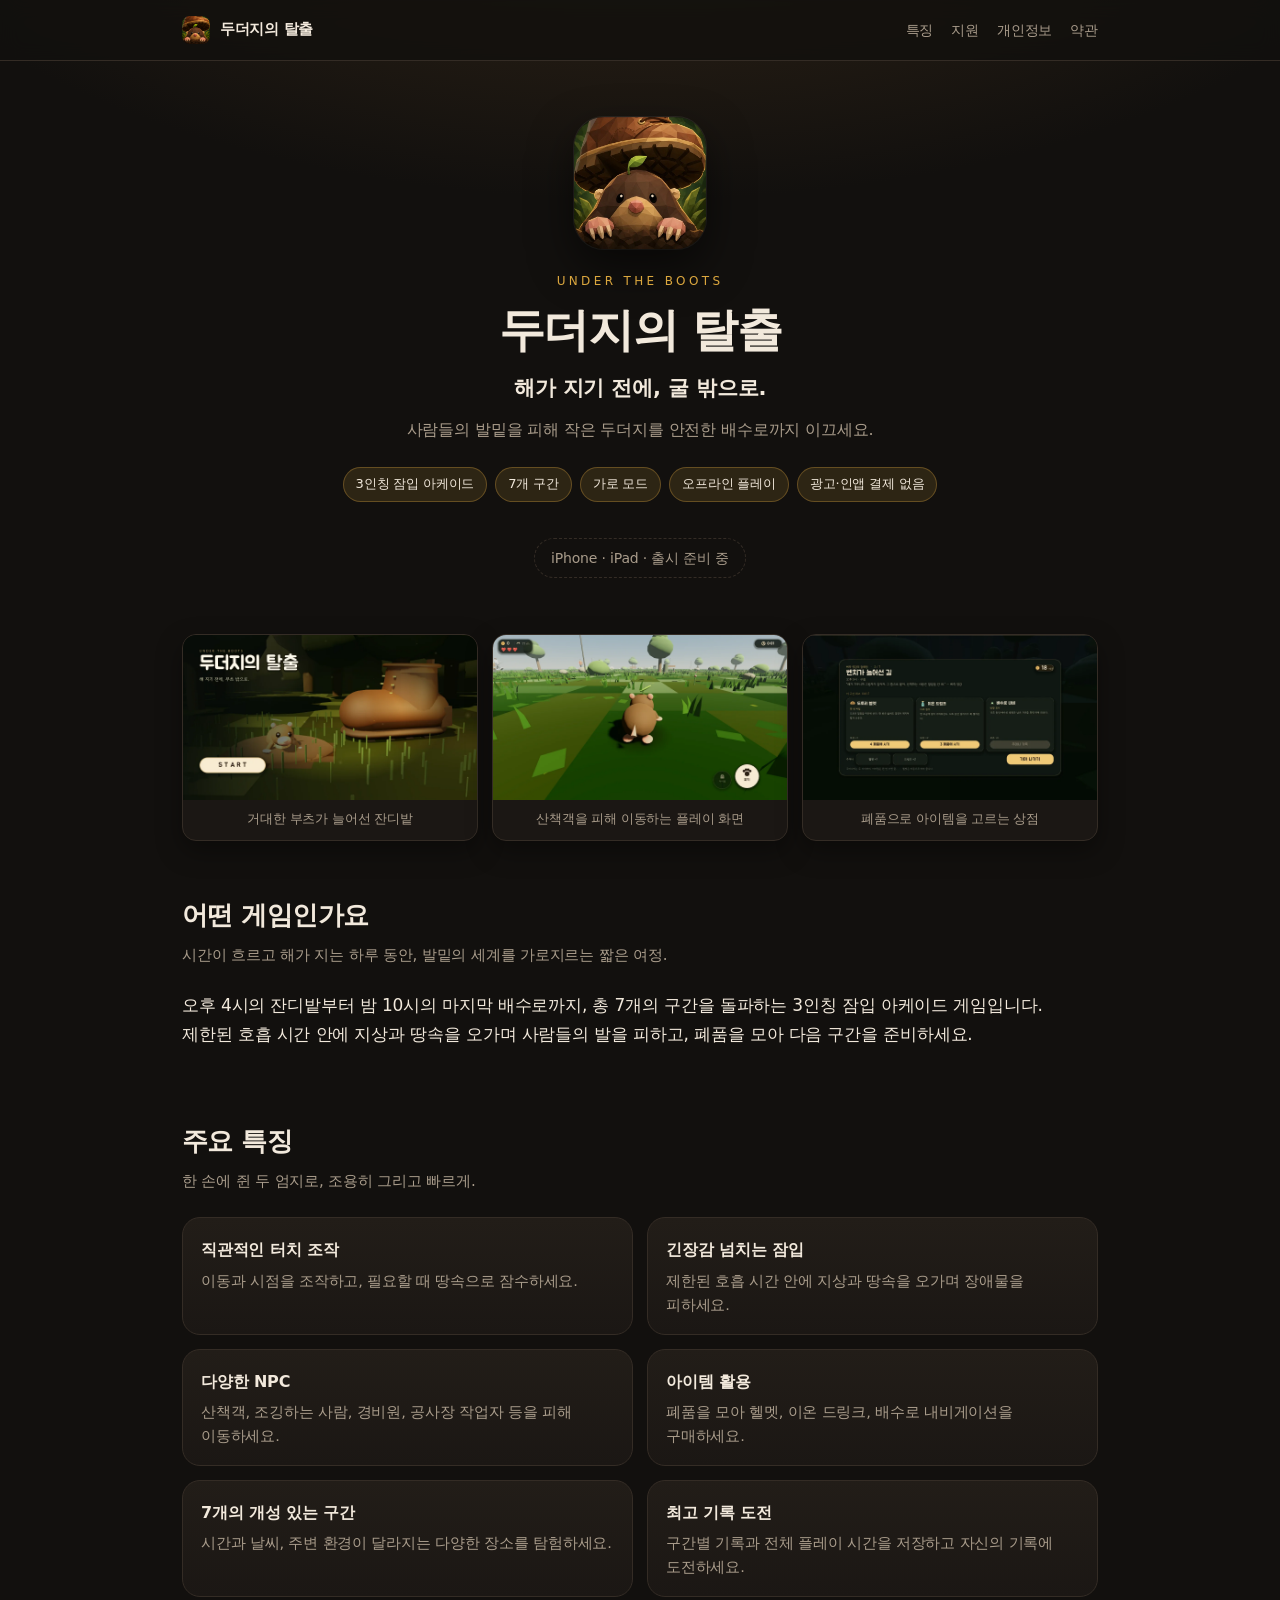
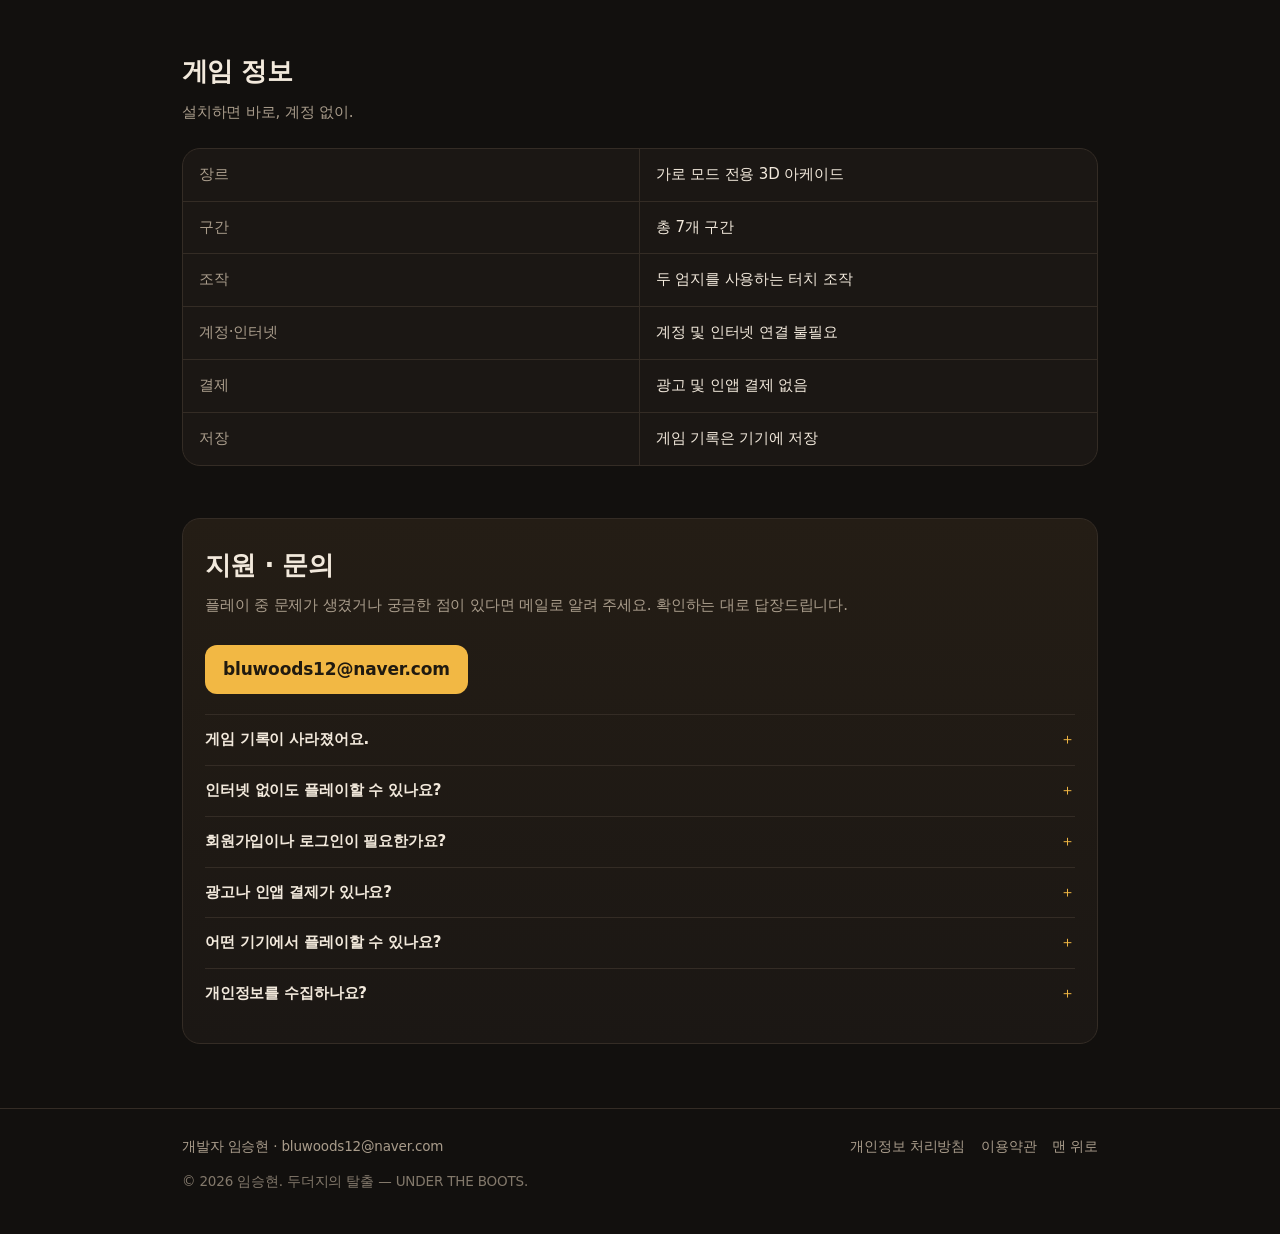
==== index.html @ b2387b73 "Add official website for 두더지의 탈출 — UNDER THE BOOTS - index.html: game intro, features, game info, su" ====
<!DOCTYPE html>
<html lang="ko">
<head>
<meta charset="utf-8">
<meta name="viewport" content="width=device-width, initial-scale=1">
<title>두더지의 탈출 — UNDER THE BOOTS</title>
<meta name="description" content="해가 지기 전에, 굴 밖으로. 오후 4시의 잔디밭부터 밤 10시의 마지막 배수로까지, 총 7개 구간을 돌파하는 3인칭 잠입 아케이드 게임. 두더지의 탈출 — UNDER THE BOOTS.">
<meta name="theme-color" content="#12100e">
<meta property="og:type" content="website">
<meta property="og:title" content="두더지의 탈출 — UNDER THE BOOTS">
<meta property="og:description" content="해가 지기 전에, 굴 밖으로. 총 7개 구간을 돌파하는 3인칭 잠입 아케이드 게임.">
<meta property="og:image" content="assets/icon-512.png">
<link rel="icon" href="assets/icon-32.png" sizes="32x32" type="image/png">
<link rel="apple-touch-icon" href="assets/icon-180.png">
<link rel="stylesheet" href="assets/style.css">
</head>
<body>

<header class="site-header">
  <div class="wrap">
    <a class="brand" href="index.html">
      <img src="assets/icon-180.png" alt="" width="28" height="28">
      두더지의 탈출
    </a>
    <nav class="header-nav">
      <a href="#features">특징</a>
      <a href="#support">지원</a>
      <a href="privacy.html">개인정보</a>
      <a href="terms.html">약관</a>
    </nav>
  </div>
</header>

<main>
  <div class="wrap">

    <section class="hero" id="top">
      <picture>
        <source srcset="assets/icon-512.webp" type="image/webp">
        <img class="app-icon" src="assets/icon-512.png" alt="두더지의 탈출 앱 아이콘" width="512" height="512">
      </picture>
      <p class="eyebrow">Under the Boots</p>
      <h1>두더지의 탈출</h1>
      <p class="tagline">해가 지기 전에, 굴 밖으로.</p>
      <p class="lead">사람들의 발밑을 피해 작은 두더지를 안전한 배수로까지 이끄세요.</p>
      <ul class="badges">
        <li>3인칭 잠입 아케이드</li>
        <li>7개 구간</li>
        <li>가로 모드</li>
        <li>오프라인 플레이</li>
        <li>광고·인앱 결제 없음</li>
      </ul>
      <p class="store-note">iPhone · iPad · 출시 준비 중</p>
    </section>

    <section class="gallery" aria-label="게임 화면">
      <div class="shots">
        <figure>
          <picture>
            <source srcset="assets/shot-title.webp" type="image/webp">
            <img src="assets/shot-title.jpg" alt="두더지의 탈출 타이틀 화면" width="1280" height="720" loading="lazy">
          </picture>
          <figcaption>거대한 부츠가 늘어선 잔디밭</figcaption>
        </figure>
        <figure>
          <picture>
            <source srcset="assets/shot-stage1.webp" type="image/webp">
            <img src="assets/shot-stage1.jpg" alt="1구간 플레이 화면" width="1280" height="720" loading="lazy">
          </picture>
          <figcaption>산책객을 피해 이동하는 플레이 화면</figcaption>
        </figure>
        <figure>
          <picture>
            <source srcset="assets/shot-shop.webp" type="image/webp">
            <img src="assets/shot-shop.jpg" alt="구간 시작 전 상점 화면" width="1280" height="720" loading="lazy">
          </picture>
          <figcaption>폐품으로 아이템을 고르는 상점</figcaption>
        </figure>
      </div>
    </section>

    <section class="block" id="about">
      <h2>어떤 게임인가요</h2>
      <p class="section-sub">시간이 흐르고 해가 지는 하루 동안, 발밑의 세계를 가로지르는 짧은 여정.</p>
      <p>오후 4시의 잔디밭부터 밤 10시의 마지막 배수로까지, 총 7개의 구간을 돌파하는 3인칭 잠입 아케이드 게임입니다. 제한된 호흡 시간 안에 지상과 땅속을 오가며 사람들의 발을 피하고, 폐품을 모아 다음 구간을 준비하세요.</p>
    </section>

    <section class="block" id="features">
      <h2>주요 특징</h2>
      <p class="section-sub">한 손에 쥔 두 엄지로, 조용히 그리고 빠르게.</p>
      <ul class="cards">
        <li class="card">
          <h3>직관적인 터치 조작</h3>
          <p>이동과 시점을 조작하고, 필요할 때 땅속으로 잠수하세요.</p>
        </li>
        <li class="card">
          <h3>긴장감 넘치는 잠입</h3>
          <p>제한된 호흡 시간 안에 지상과 땅속을 오가며 장애물을 피하세요.</p>
        </li>
        <li class="card">
          <h3>다양한 NPC</h3>
          <p>산책객, 조깅하는 사람, 경비원, 공사장 작업자 등을 피해 이동하세요.</p>
        </li>
        <li class="card">
          <h3>아이템 활용</h3>
          <p>폐품을 모아 헬멧, 이온 드링크, 배수로 내비게이션을 구매하세요.</p>
        </li>
        <li class="card">
          <h3>7개의 개성 있는 구간</h3>
          <p>시간과 날씨, 주변 환경이 달라지는 다양한 장소를 탐험하세요.</p>
        </li>
        <li class="card">
          <h3>최고 기록 도전</h3>
          <p>구간별 기록과 전체 플레이 시간을 저장하고 자신의 기록에 도전하세요.</p>
        </li>
      </ul>
    </section>

    <section class="block" id="info">
      <h2>게임 정보</h2>
      <p class="section-sub">설치하면 바로, 계정 없이.</p>
      <div class="specs">
        <div>장르</div><div>가로 모드 전용 3D 아케이드</div>
        <div>구간</div><div>총 7개 구간</div>
        <div>조작</div><div>두 엄지를 사용하는 터치 조작</div>
        <div>계정·인터넷</div><div>계정 및 인터넷 연결 불필요</div>
        <div>결제</div><div>광고 및 인앱 결제 없음</div>
        <div>저장</div><div>게임 기록은 기기에 저장</div>
      </div>
    </section>

    <section class="block" id="support">
      <div class="support">
        <h2>지원 · 문의</h2>
        <p class="section-sub">플레이 중 문제가 생겼거나 궁금한 점이 있다면 메일로 알려 주세요. 확인하는 대로 답장드립니다.</p>
        <a class="mail" href="mailto:bluwoods12@naver.com?subject=%EB%91%90%EB%8D%94%EC%A7%80%EC%9D%98%20%ED%83%88%EC%B6%9C%20%EB%AC%B8%EC%9D%98">bluwoods12@naver.com</a>

        <details>
          <summary>게임 기록이 사라졌어요.</summary>
          <p>기록은 기기 안에만 저장되며 서버로 전송되지 않습니다. 앱을 삭제하거나 기기를 바꾸면 기록은 함께 사라지고, 개발자가 복구해 드릴 수 없습니다.</p>
        </details>
        <details>
          <summary>인터넷 없이도 플레이할 수 있나요?</summary>
          <p>네. 앱은 인터넷에 연결하지 않으며 모든 기능이 오프라인으로 동작합니다.</p>
        </details>
        <details>
          <summary>회원가입이나 로그인이 필요한가요?</summary>
          <p>아니요. 계정이 없으며 설치하면 바로 플레이할 수 있습니다.</p>
        </details>
        <details>
          <summary>광고나 인앱 결제가 있나요?</summary>
          <p>없습니다. 앱은 무료이며, 광고와 인앱 결제를 넣지 않았습니다.</p>
        </details>
        <details>
          <summary>어떤 기기에서 플레이할 수 있나요?</summary>
          <p>iPhone과 iPad에서 가로 모드로 플레이합니다. 세로로 돌리면 가로 화면을 안내합니다.</p>
        </details>
        <details>
          <summary>개인정보를 수집하나요?</summary>
          <p>어떤 개인정보도 수집하지 않습니다. 자세한 내용은 <a href="privacy.html">개인정보 처리방침</a>을 참고해 주세요.</p>
        </details>
      </div>
    </section>

  </div>
</main>

<footer class="site-footer">
  <div class="wrap">
    <div class="row">
      <span>개발자 임승현 · <a href="mailto:bluwoods12@naver.com">bluwoods12@naver.com</a></span>
      <nav>
        <a href="privacy.html">개인정보 처리방침</a>
        <a href="terms.html">이용약관</a>
        <a href="#top">맨 위로</a>
      </nav>
    </div>
    <p class="copyright">© 2026 임승현. 두더지의 탈출 — UNDER THE BOOTS.</p>
  </div>
</footer>

</body>
</html>
---- assets/style.css ----
/* 두더지의 탈출 — UNDER THE BOOTS : 정적 사이트 스타일 */
:root {
  --bg: #12100e;
  --bg-soft: #1b1714;
  --panel: #221d18;
  --line: #342c25;
  --text: #f2e9dc;
  --muted: #a99c8b;
  --accent: #f2b844;
  --accent-soft: rgba(242, 184, 68, 0.12);
  --leaf: #93c46b;
  --radius: 18px;
  --maxw: 960px;
}

* { box-sizing: border-box; }

html { -webkit-text-size-adjust: 100%; scroll-behavior: smooth; }

body {
  margin: 0;
  background:
    radial-gradient(1200px 600px at 50% -220px, #3a2b1a 0%, rgba(58, 43, 26, 0) 70%),
    var(--bg);
  color: var(--text);
  font-family: "Pretendard", -apple-system, BlinkMacSystemFont, "Apple SD Gothic Neo",
    "Malgun Gothic", "맑은 고딕", "Noto Sans KR", system-ui, sans-serif;
  font-size: 17px;
  line-height: 1.72;
  letter-spacing: -0.01em;
  word-break: keep-all;
}

.wrap { width: 100%; max-width: var(--maxw); margin: 0 auto; padding: 0 22px; }

a { color: var(--accent); text-decoration: none; }
a:hover { text-decoration: underline; }

/* 상단 바 */
.site-header {
  border-bottom: 1px solid var(--line);
  background: rgba(18, 16, 14, 0.82);
  backdrop-filter: saturate(140%) blur(10px);
  position: sticky;
  top: 0;
  z-index: 10;
}
.site-header .wrap {
  display: flex;
  align-items: center;
  gap: 14px;
  min-height: 60px;
  padding-top: 8px;
  padding-bottom: 8px;
}
.brand {
  display: flex;
  align-items: center;
  gap: 10px;
  color: var(--text);
  font-weight: 700;
  font-size: 15px;
  letter-spacing: -0.02em;
}
.brand:hover { text-decoration: none; }
.brand img { width: 28px; height: 28px; border-radius: 8px; display: block; }
.header-nav { margin-left: auto; display: flex; gap: 18px; font-size: 14px; }
.header-nav a { color: var(--muted); }
.header-nav a:hover { color: var(--text); text-decoration: none; }

/* 히어로 */
.hero { padding: 56px 0 34px; text-align: center; }
.app-icon {
  width: 132px;
  height: 132px;
  border-radius: 30px;
  display: block;
  margin: 0 auto 22px;
  box-shadow: 0 18px 44px rgba(0, 0, 0, 0.55), 0 0 0 1px rgba(242, 233, 220, 0.08);
}
.eyebrow {
  font-size: 12px;
  letter-spacing: 0.28em;
  text-transform: uppercase;
  color: var(--accent);
  opacity: 0.9;
  margin: 0 0 10px;
}
h1 {
  font-size: clamp(30px, 6vw, 46px);
  line-height: 1.22;
  margin: 0 0 12px;
  letter-spacing: -0.03em;
}
.hero .tagline {
  font-size: clamp(17px, 3.4vw, 21px);
  color: var(--text);
  margin: 0 0 10px;
  font-weight: 600;
}
.hero .lead { color: var(--muted); margin: 0 auto 24px; max-width: 620px; font-size: 16px; }

.badges {
  display: flex;
  flex-wrap: wrap;
  gap: 8px;
  justify-content: center;
  margin: 0 0 22px;
  padding: 0;
  list-style: none;
}
.badges li {
  font-size: 13px;
  color: var(--text);
  background: var(--accent-soft);
  border: 1px solid rgba(242, 184, 68, 0.28);
  padding: 5px 12px;
  border-radius: 999px;
  white-space: nowrap;
}
.store-note {
  display: inline-block;
  font-size: 14px;
  color: var(--muted);
  border: 1px dashed var(--line);
  border-radius: 999px;
  padding: 7px 16px;
}

/* 스크린샷 */
.gallery { padding: 8px 0 8px; }
.shots {
  display: grid;
  grid-template-columns: repeat(3, 1fr);
  gap: 14px;
}
.shots figure {
  margin: 0;
  border-radius: 14px;
  overflow: hidden;
  border: 1px solid var(--line);
  background: var(--bg-soft);
  box-shadow: 0 10px 26px rgba(0, 0, 0, 0.35);
}
.shots img { display: block; width: 100%; height: auto; }
.shots figcaption { font-size: 12.5px; color: var(--muted); padding: 8px 10px 10px; text-align: center; }

/* 섹션 */
section.block { padding: 44px 0 8px; }
h2 {
  font-size: clamp(21px, 4vw, 26px);
  margin: 0 0 6px;
  letter-spacing: -0.02em;
}
.section-sub { color: var(--muted); margin: 0 0 22px; font-size: 15px; }

.cards {
  display: grid;
  grid-template-columns: repeat(2, minmax(0, 1fr));
  gap: 14px;
  padding: 0;
  margin: 0;
  list-style: none;
}
.card {
  background: linear-gradient(180deg, var(--panel) 0%, var(--bg-soft) 100%);
  border: 1px solid var(--line);
  border-radius: var(--radius);
  padding: 18px 18px 16px;
}
.card h3 {
  font-size: 16px;
  margin: 0 0 6px;
  color: var(--text);
}
.card p { margin: 0; color: var(--muted); font-size: 14.5px; line-height: 1.65; }

.specs {
  display: grid;
  grid-template-columns: repeat(2, minmax(0, 1fr));
  gap: 0;
  border: 1px solid var(--line);
  border-radius: var(--radius);
  overflow: hidden;
  background: var(--bg-soft);
  margin: 0;
}
.specs div {
  padding: 13px 16px;
  border-bottom: 1px solid var(--line);
  font-size: 15px;
}
.specs div:nth-child(odd) { border-right: 1px solid var(--line); color: var(--muted); }
.specs div:nth-last-child(-n + 2) { border-bottom: 0; }

/* 지원 */
.support {
  background: linear-gradient(180deg, #241d15 0%, var(--bg-soft) 100%);
  border: 1px solid var(--line);
  border-radius: var(--radius);
  padding: 24px 22px;
}
.support h2 { margin-top: 0; }
.mail {
  display: inline-block;
  font-weight: 700;
  font-size: 17px;
  background: var(--accent);
  color: #201a10;
  padding: 10px 18px;
  border-radius: 12px;
  margin: 4px 0 20px;
}
.mail:hover { text-decoration: none; filter: brightness(1.06); }
details {
  border-top: 1px solid var(--line);
  padding: 12px 0 12px;
}
details summary {
  cursor: pointer;
  font-weight: 600;
  font-size: 15px;
  list-style: none;
}
details summary::-webkit-details-marker { display: none; }
details summary::after { content: "＋"; float: right; color: var(--accent); font-weight: 400; }
details[open] summary::after { content: "－"; }
details p { margin: 8px 0 0; color: var(--muted); font-size: 14.5px; }

/* 문서 페이지 (개인정보 처리방침·이용약관) */
.doc { max-width: 760px; margin: 0 auto; padding: 40px 0 20px; }
.doc h1 { font-size: clamp(25px, 5vw, 33px); margin-bottom: 8px; }
.doc .meta { color: var(--muted); font-size: 14px; margin: 0 0 8px; }
.doc h2 {
  font-size: 19px;
  margin: 34px 0 8px;
  padding-top: 18px;
  border-top: 1px solid var(--line);
}
.doc p, .doc li { font-size: 15.5px; color: #e4d9c9; }
.doc ul { padding-left: 20px; }
.doc li { margin: 4px 0; }
.doc strong { color: var(--text); }
.doc code {
  font-family: ui-monospace, SFMono-Regular, Menlo, Consolas, monospace;
  font-size: 0.92em;
  background: var(--panel);
  border: 1px solid var(--line);
  border-radius: 6px;
  padding: 1px 6px;
  color: var(--accent);
}
.doc table {
  width: 100%;
  border-collapse: collapse;
  font-size: 14.5px;
  margin: 14px 0 8px;
  display: block;
  overflow-x: auto;
}
.doc th, .doc td {
  border: 1px solid var(--line);
  padding: 9px 12px;
  text-align: left;
  vertical-align: top;
  white-space: nowrap;
}
.doc th { background: var(--panel); color: var(--text); font-weight: 600; }
.doc td { color: var(--muted); }
.doc .callout {
  background: var(--accent-soft);
  border: 1px solid rgba(242, 184, 68, 0.25);
  border-radius: 14px;
  padding: 14px 16px;
  margin: 18px 0;
}
.doc .callout p { margin: 0; }
.back { display: inline-block; margin: 26px 0 0; font-size: 14.5px; }

/* 푸터 */
.site-footer {
  margin-top: 56px;
  border-top: 1px solid var(--line);
  padding: 26px 0 40px;
  color: var(--muted);
  font-size: 13.5px;
}
.site-footer .row {
  display: flex;
  flex-wrap: wrap;
  gap: 8px 18px;
  align-items: center;
  justify-content: space-between;
}
.site-footer nav { display: flex; gap: 16px; flex-wrap: wrap; }
.site-footer a { color: var(--muted); }
.site-footer a:hover { color: var(--text); }
.copyright { margin: 12px 0 0; opacity: 0.75; }

@media (max-width: 720px) {
  body { font-size: 16px; }
  .hero { padding-top: 38px; }
  .app-icon { width: 108px; height: 108px; border-radius: 25px; }
  .cards, .specs { grid-template-columns: 1fr; }
  .specs div:nth-child(odd) { border-right: 0; }
  .specs div:nth-last-child(2) { border-bottom: 1px solid var(--line); }
  .shots {
    display: flex;
    overflow-x: auto;
    scroll-snap-type: x mandatory;
    padding-bottom: 6px;
    -webkit-overflow-scrolling: touch;
  }
  .shots figure { flex: 0 0 86%; scroll-snap-align: center; }
  .header-nav { gap: 12px; font-size: 13px; }
  .doc { padding-top: 28px; }
}

@media (prefers-reduced-motion: reduce) {
  html { scroll-behavior: auto; }
}
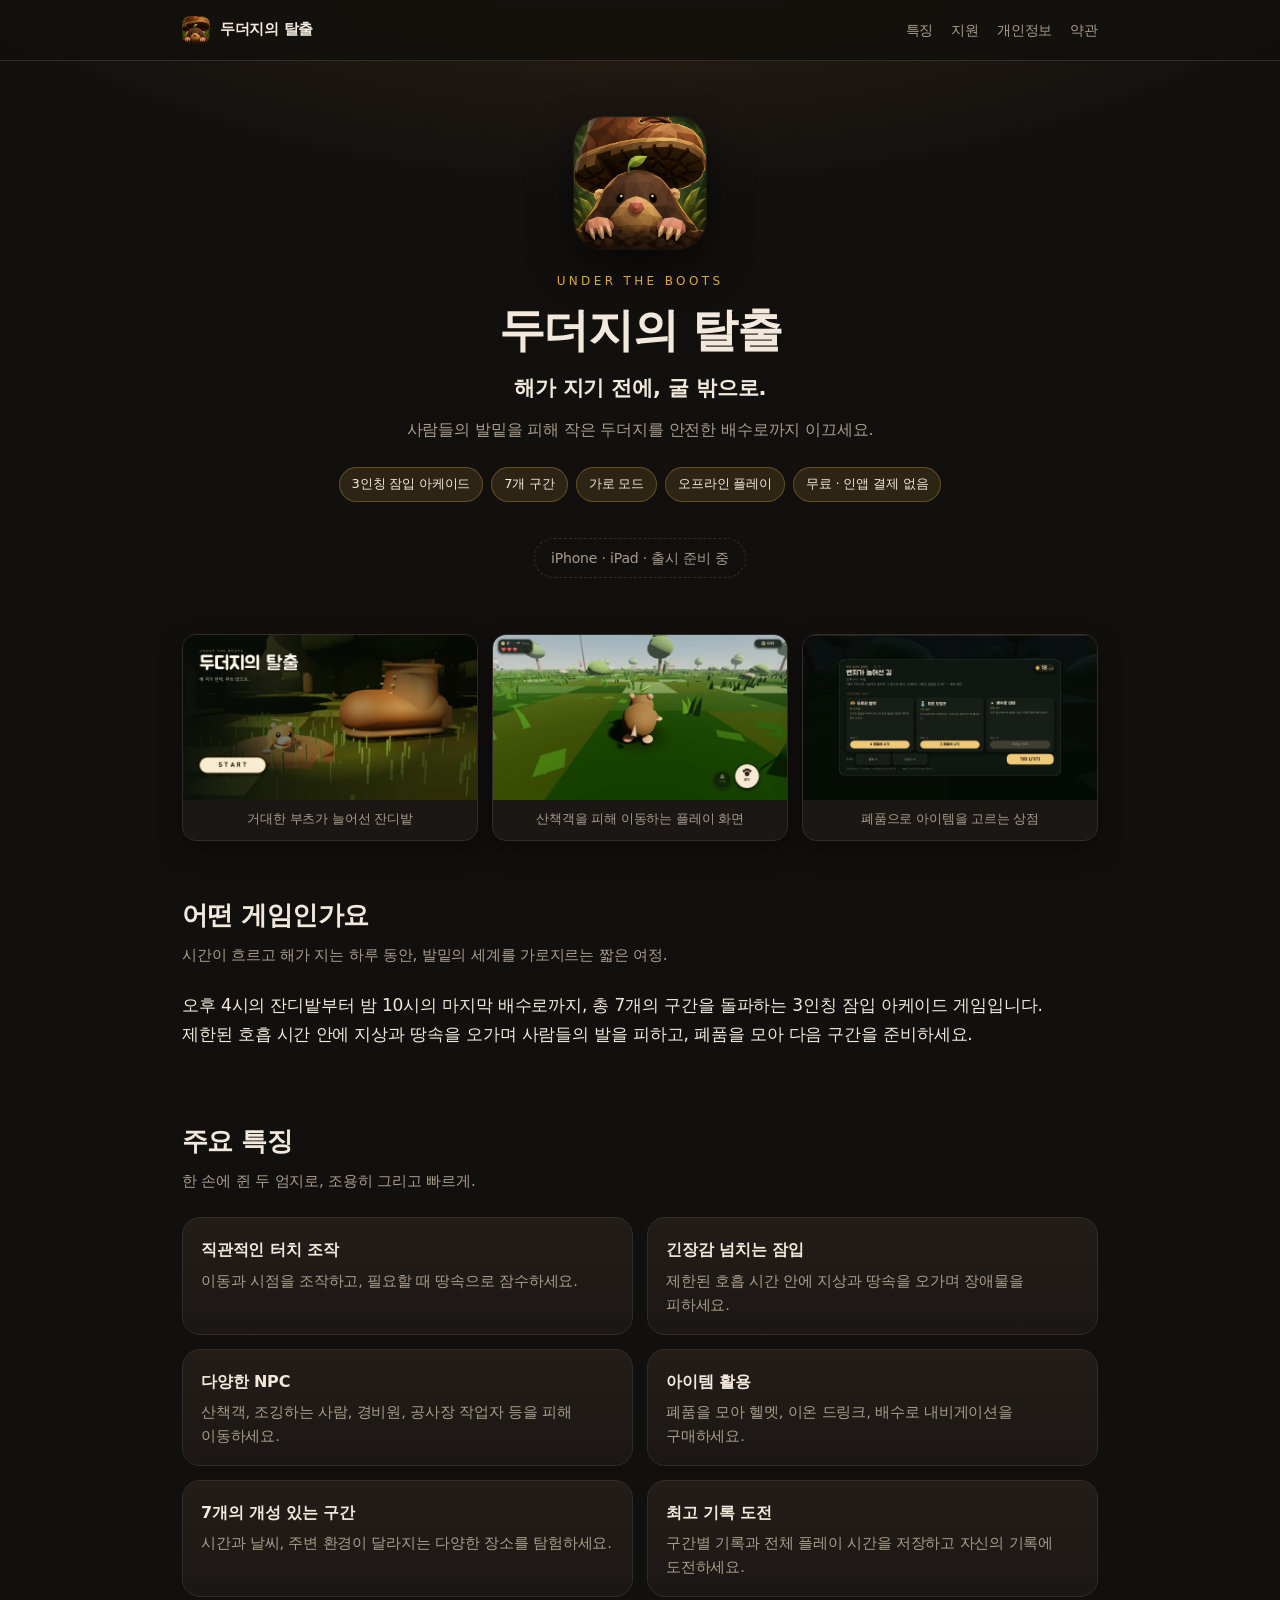
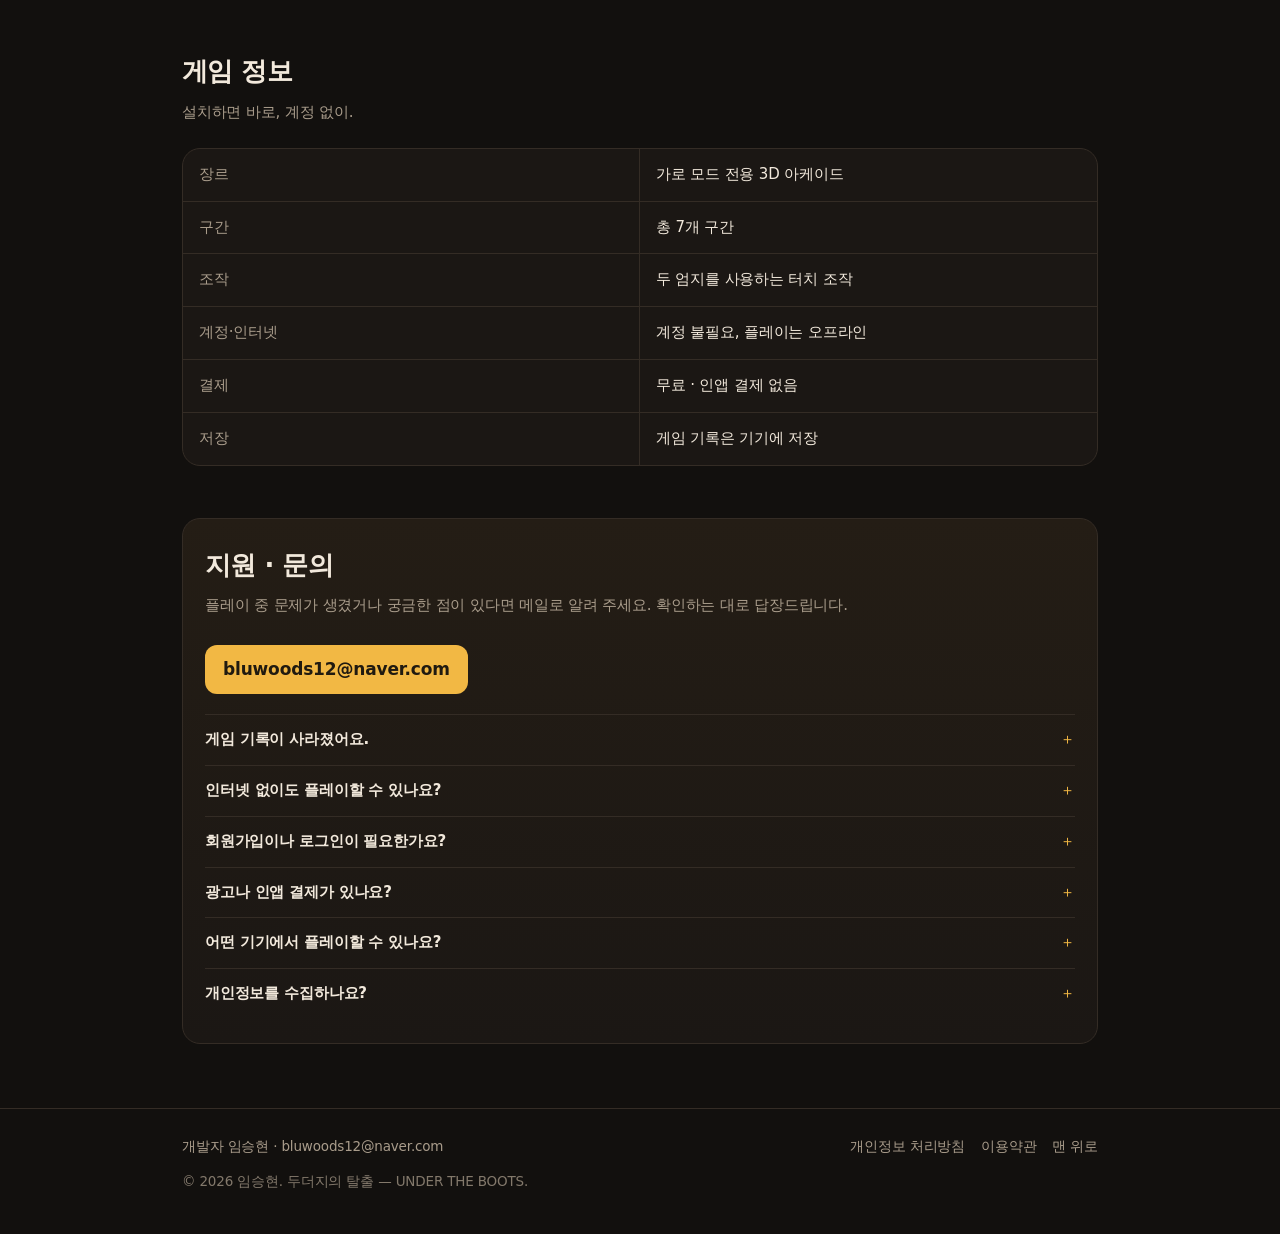
==== commit dabb12dd: "개인정보 처리방침·이용약관에 버전 2.0 AdMob 광고 반영" ====
--- a/index.html
+++ b/index.html
@@ -48,7 +48,7 @@
         <li>7개 구간</li>
         <li>가로 모드</li>
         <li>오프라인 플레이</li>
-        <li>광고·인앱 결제 없음</li>
+        <li>무료 · 인앱 결제 없음</li>
       </ul>
       <p class="store-note">iPhone · iPad · 출시 준비 중</p>
     </section>
@@ -123,8 +123,8 @@
         <div>장르</div><div>가로 모드 전용 3D 아케이드</div>
         <div>구간</div><div>총 7개 구간</div>
         <div>조작</div><div>두 엄지를 사용하는 터치 조작</div>
-        <div>계정·인터넷</div><div>계정 및 인터넷 연결 불필요</div>
-        <div>결제</div><div>광고 및 인앱 결제 없음</div>
+        <div>계정·인터넷</div><div>계정 불필요, 플레이는 오프라인</div>
+        <div>결제</div><div>무료 · 인앱 결제 없음</div>
         <div>저장</div><div>게임 기록은 기기에 저장</div>
       </div>
     </section>
@@ -141,7 +141,7 @@
         </details>
         <details>
           <summary>인터넷 없이도 플레이할 수 있나요?</summary>
-          <p>네. 앱은 인터넷에 연결하지 않으며 모든 기능이 오프라인으로 동작합니다.</p>
+          <p>네. 게임 플레이는 오프라인으로 동작합니다. 버전 1.0은 인터넷을 전혀 쓰지 않고, 버전 2.0 이후에는 광고를 불러올 때만 연결합니다.</p>
         </details>
         <details>
           <summary>회원가입이나 로그인이 필요한가요?</summary>
@@ -149,7 +149,7 @@
         </details>
         <details>
           <summary>광고나 인앱 결제가 있나요?</summary>
-          <p>없습니다. 앱은 무료이며, 광고와 인앱 결제를 넣지 않았습니다.</p>
+          <p>앱은 무료이고 인앱 결제가 없습니다. 버전 1.0에는 광고가 없으며, 버전 2.0 이후에는 무료로 제공하기 위해 보상형 광고와 가끔 표시되는 전면 광고가 들어갑니다.</p>
         </details>
         <details>
           <summary>어떤 기기에서 플레이할 수 있나요?</summary>
@@ -157,7 +157,7 @@
         </details>
         <details>
           <summary>개인정보를 수집하나요?</summary>
-          <p>어떤 개인정보도 수집하지 않습니다. 자세한 내용은 <a href="privacy.html">개인정보 처리방침</a>을 참고해 주세요.</p>
+          <p>개발자는 어떤 개인정보도 수집하지 않습니다. 버전 2.0 이후에는 광고 게재를 위해 Google AdMob SDK가 기기 정보를 처리할 수 있으며, 자세한 내용은 <a href="privacy.html">개인정보 처리방침</a>에 적어 두었습니다.</p>
         </details>
       </div>
     </section>
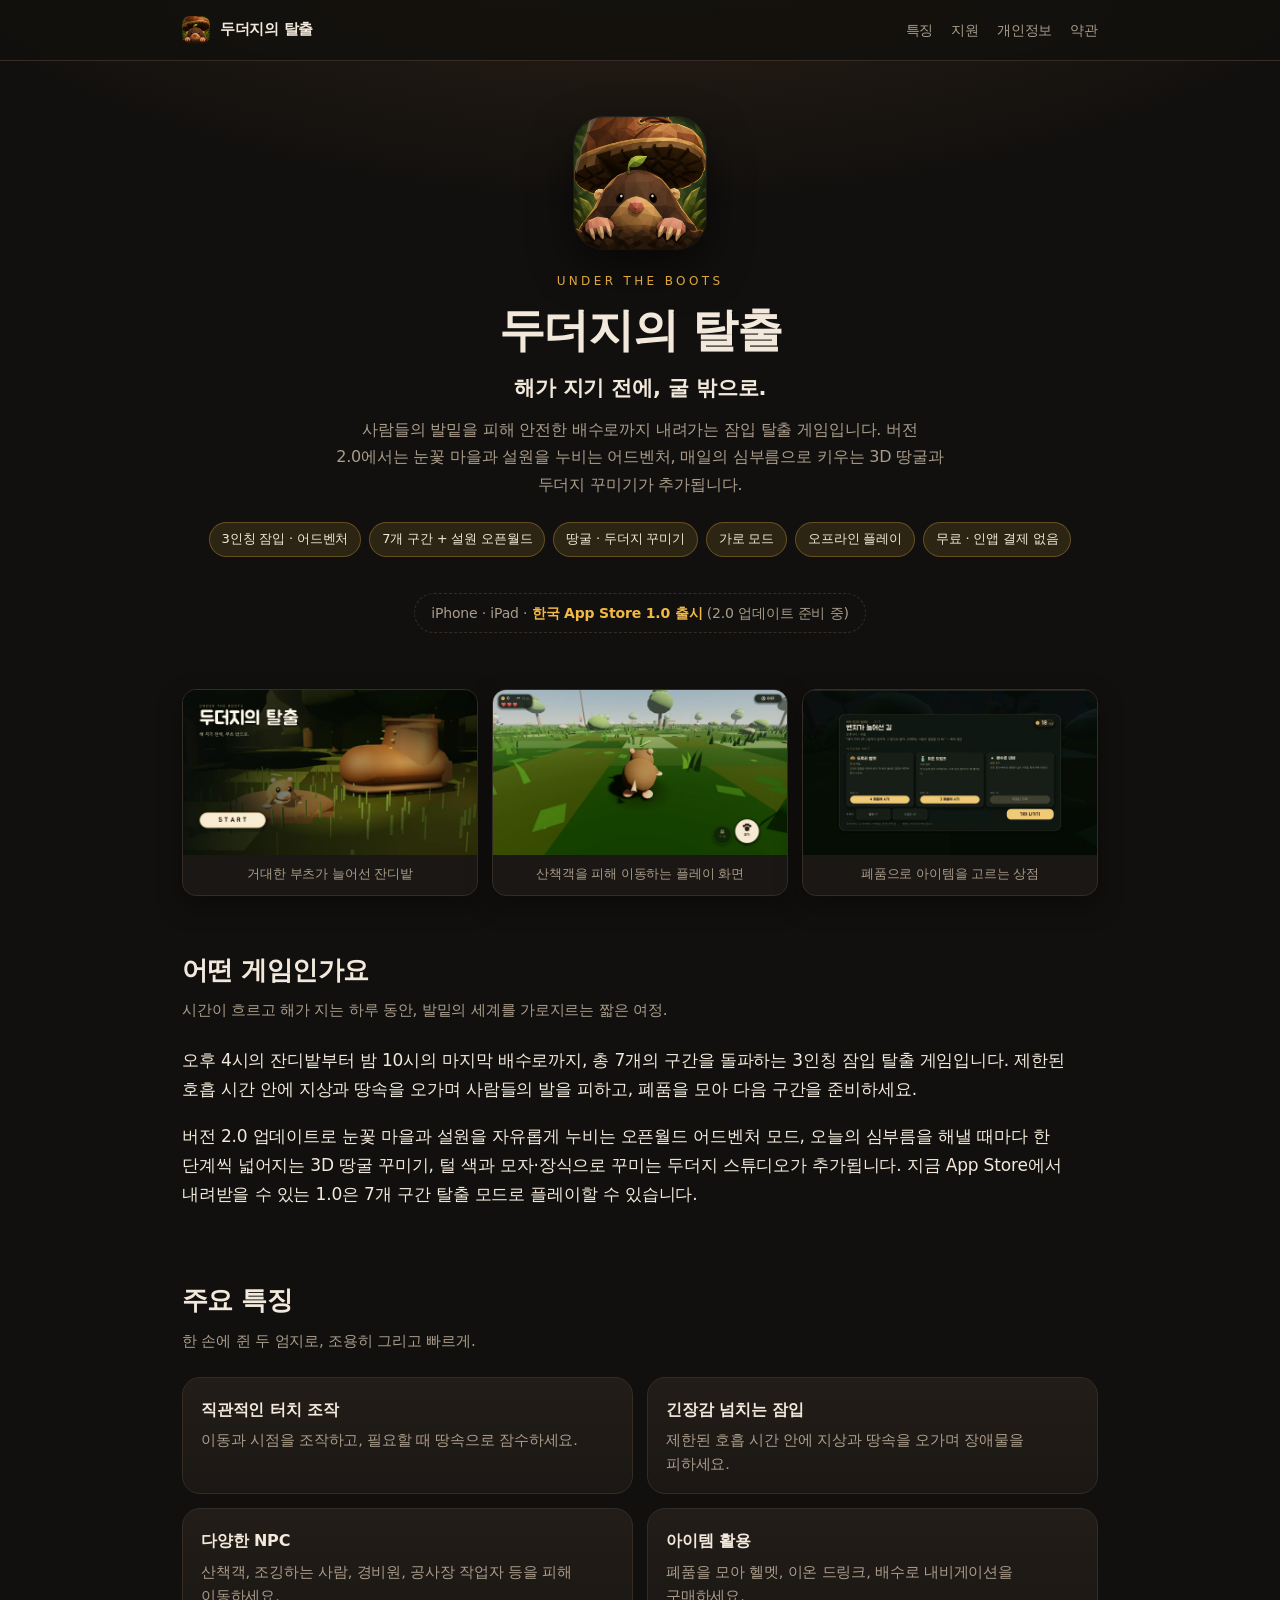
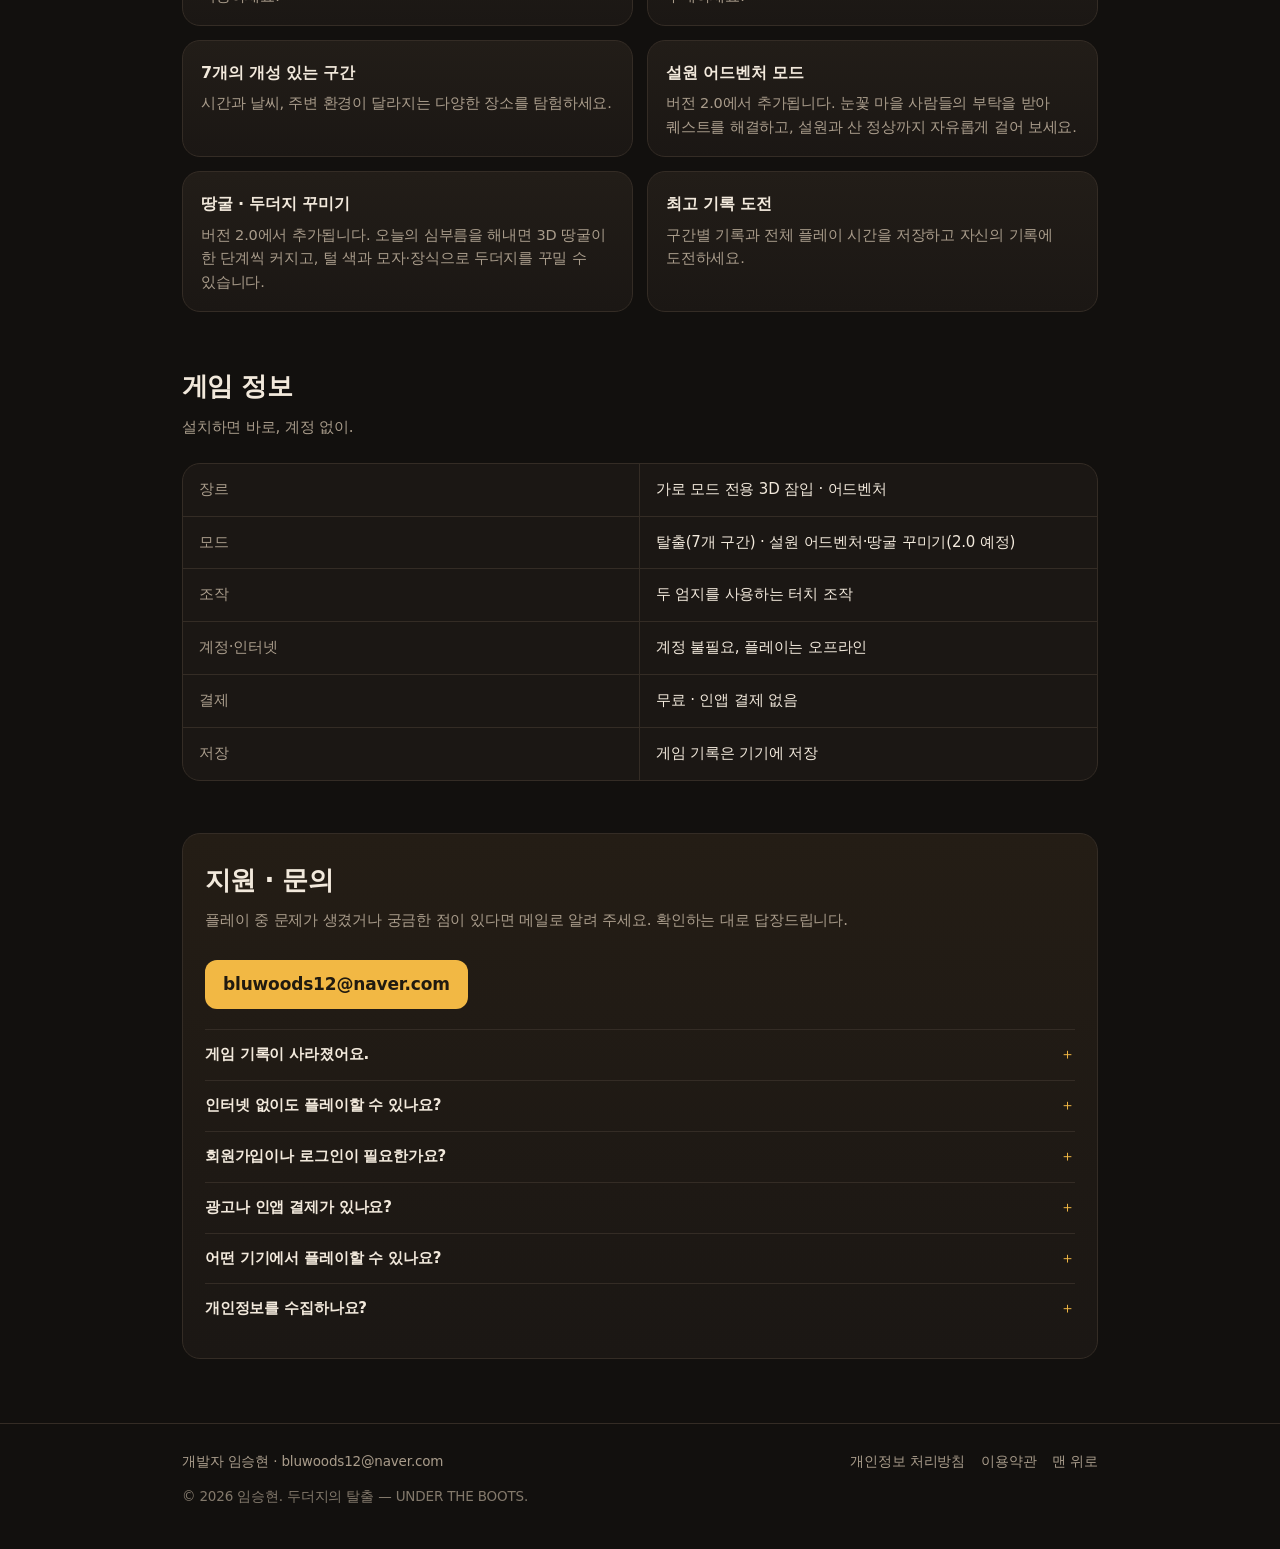
==== commit 7d243c00: "소개 페이지·약관에 설원 어드벤처·땅굴 꾸미기와 1.0 App Store 출시 반영" ====
--- a/index.html
+++ b/index.html
@@ -4,11 +4,11 @@
 <meta charset="utf-8">
 <meta name="viewport" content="width=device-width, initial-scale=1">
 <title>두더지의 탈출 — UNDER THE BOOTS</title>
-<meta name="description" content="해가 지기 전에, 굴 밖으로. 오후 4시의 잔디밭부터 밤 10시의 마지막 배수로까지, 총 7개 구간을 돌파하는 3인칭 잠입 아케이드 게임. 두더지의 탈출 — UNDER THE BOOTS.">
+<meta name="description" content="해가 지기 전에, 굴 밖으로. 7개 구간을 돌파하는 3인칭 잠입 탈출, 눈꽃 마을과 설원을 누비는 어드벤처, 매일 커지는 3D 땅굴과 두더지 꾸미기. 두더지의 탈출 — UNDER THE BOOTS.">
 <meta name="theme-color" content="#12100e">
 <meta property="og:type" content="website">
 <meta property="og:title" content="두더지의 탈출 — UNDER THE BOOTS">
-<meta property="og:description" content="해가 지기 전에, 굴 밖으로. 총 7개 구간을 돌파하는 3인칭 잠입 아케이드 게임.">
+<meta property="og:description" content="해가 지기 전에, 굴 밖으로. 7개 구간을 돌파하는 3인칭 잠입 탈출과, 눈꽃 마을·설원을 누비는 어드벤처, 땅굴·두더지 꾸미기.">
 <meta property="og:image" content="assets/icon-512.png">
 <link rel="icon" href="assets/icon-32.png" sizes="32x32" type="image/png">
 <link rel="apple-touch-icon" href="assets/icon-180.png">
@@ -42,15 +42,16 @@
       <p class="eyebrow">Under the Boots</p>
       <h1>두더지의 탈출</h1>
       <p class="tagline">해가 지기 전에, 굴 밖으로.</p>
-      <p class="lead">사람들의 발밑을 피해 작은 두더지를 안전한 배수로까지 이끄세요.</p>
+      <p class="lead">사람들의 발밑을 피해 안전한 배수로까지 내려가는 잠입 탈출 게임입니다. 버전 2.0에서는 눈꽃 마을과 설원을 누비는 어드벤처, 매일의 심부름으로 키우는 3D 땅굴과 두더지 꾸미기가 추가됩니다.</p>
       <ul class="badges">
-        <li>3인칭 잠입 아케이드</li>
-        <li>7개 구간</li>
+        <li>3인칭 잠입 · 어드벤처</li>
+        <li>7개 구간 + 설원 오픈월드</li>
+        <li>땅굴 · 두더지 꾸미기</li>
         <li>가로 모드</li>
         <li>오프라인 플레이</li>
         <li>무료 · 인앱 결제 없음</li>
       </ul>
-      <p class="store-note">iPhone · iPad · 출시 준비 중</p>
+      <p class="store-note">iPhone · iPad · <a href="https://apps.apple.com/kr/app/%EB%91%90%EB%8D%94%EC%A7%80%EC%9D%98-%ED%83%88%EC%B6%9C/id6837170808" target="_blank" rel="noopener">한국 App Store 1.0 출시</a> (2.0 업데이트 준비 중)</p>
     </section>
 
     <section class="gallery" aria-label="게임 화면">
@@ -82,7 +83,8 @@
     <section class="block" id="about">
       <h2>어떤 게임인가요</h2>
       <p class="section-sub">시간이 흐르고 해가 지는 하루 동안, 발밑의 세계를 가로지르는 짧은 여정.</p>
-      <p>오후 4시의 잔디밭부터 밤 10시의 마지막 배수로까지, 총 7개의 구간을 돌파하는 3인칭 잠입 아케이드 게임입니다. 제한된 호흡 시간 안에 지상과 땅속을 오가며 사람들의 발을 피하고, 폐품을 모아 다음 구간을 준비하세요.</p>
+      <p>오후 4시의 잔디밭부터 밤 10시의 마지막 배수로까지, 총 7개의 구간을 돌파하는 3인칭 잠입 탈출 게임입니다. 제한된 호흡 시간 안에 지상과 땅속을 오가며 사람들의 발을 피하고, 폐품을 모아 다음 구간을 준비하세요.</p>
+      <p>버전 2.0 업데이트로 눈꽃 마을과 설원을 자유롭게 누비는 오픈월드 어드벤처 모드, 오늘의 심부름을 해낼 때마다 한 단계씩 넓어지는 3D 땅굴 꾸미기, 털 색과 모자·장식으로 꾸미는 두더지 스튜디오가 추가됩니다. 지금 App Store에서 내려받을 수 있는 1.0은 7개 구간 탈출 모드로 플레이할 수 있습니다.</p>
     </section>
 
     <section class="block" id="features">
@@ -110,6 +112,14 @@
           <p>시간과 날씨, 주변 환경이 달라지는 다양한 장소를 탐험하세요.</p>
         </li>
         <li class="card">
+          <h3>설원 어드벤처 모드</h3>
+          <p>버전 2.0에서 추가됩니다. 눈꽃 마을 사람들의 부탁을 받아 퀘스트를 해결하고, 설원과 산 정상까지 자유롭게 걸어 보세요.</p>
+        </li>
+        <li class="card">
+          <h3>땅굴 · 두더지 꾸미기</h3>
+          <p>버전 2.0에서 추가됩니다. 오늘의 심부름을 해내면 3D 땅굴이 한 단계씩 커지고, 털 색과 모자·장식으로 두더지를 꾸밀 수 있습니다.</p>
+        </li>
+        <li class="card">
           <h3>최고 기록 도전</h3>
           <p>구간별 기록과 전체 플레이 시간을 저장하고 자신의 기록에 도전하세요.</p>
         </li>
@@ -120,8 +130,8 @@
       <h2>게임 정보</h2>
       <p class="section-sub">설치하면 바로, 계정 없이.</p>
       <div class="specs">
-        <div>장르</div><div>가로 모드 전용 3D 아케이드</div>
-        <div>구간</div><div>총 7개 구간</div>
+        <div>장르</div><div>가로 모드 전용 3D 잠입 · 어드벤처</div>
+        <div>모드</div><div>탈출(7개 구간) · 설원 어드벤처·땅굴 꾸미기(2.0 예정)</div>
         <div>조작</div><div>두 엄지를 사용하는 터치 조작</div>
         <div>계정·인터넷</div><div>계정 불필요, 플레이는 오프라인</div>
         <div>결제</div><div>무료 · 인앱 결제 없음</div>
--- a/assets/style.css
+++ b/assets/style.css
@@ -126,6 +126,8 @@
   border-radius: 999px;
   padding: 7px 16px;
 }
+.store-note a { color: var(--accent); font-weight: 600; }
+.store-note a:hover { text-decoration: underline; text-underline-offset: 3px; }
 
 /* 스크린샷 */
 .gallery { padding: 8px 0 8px; }
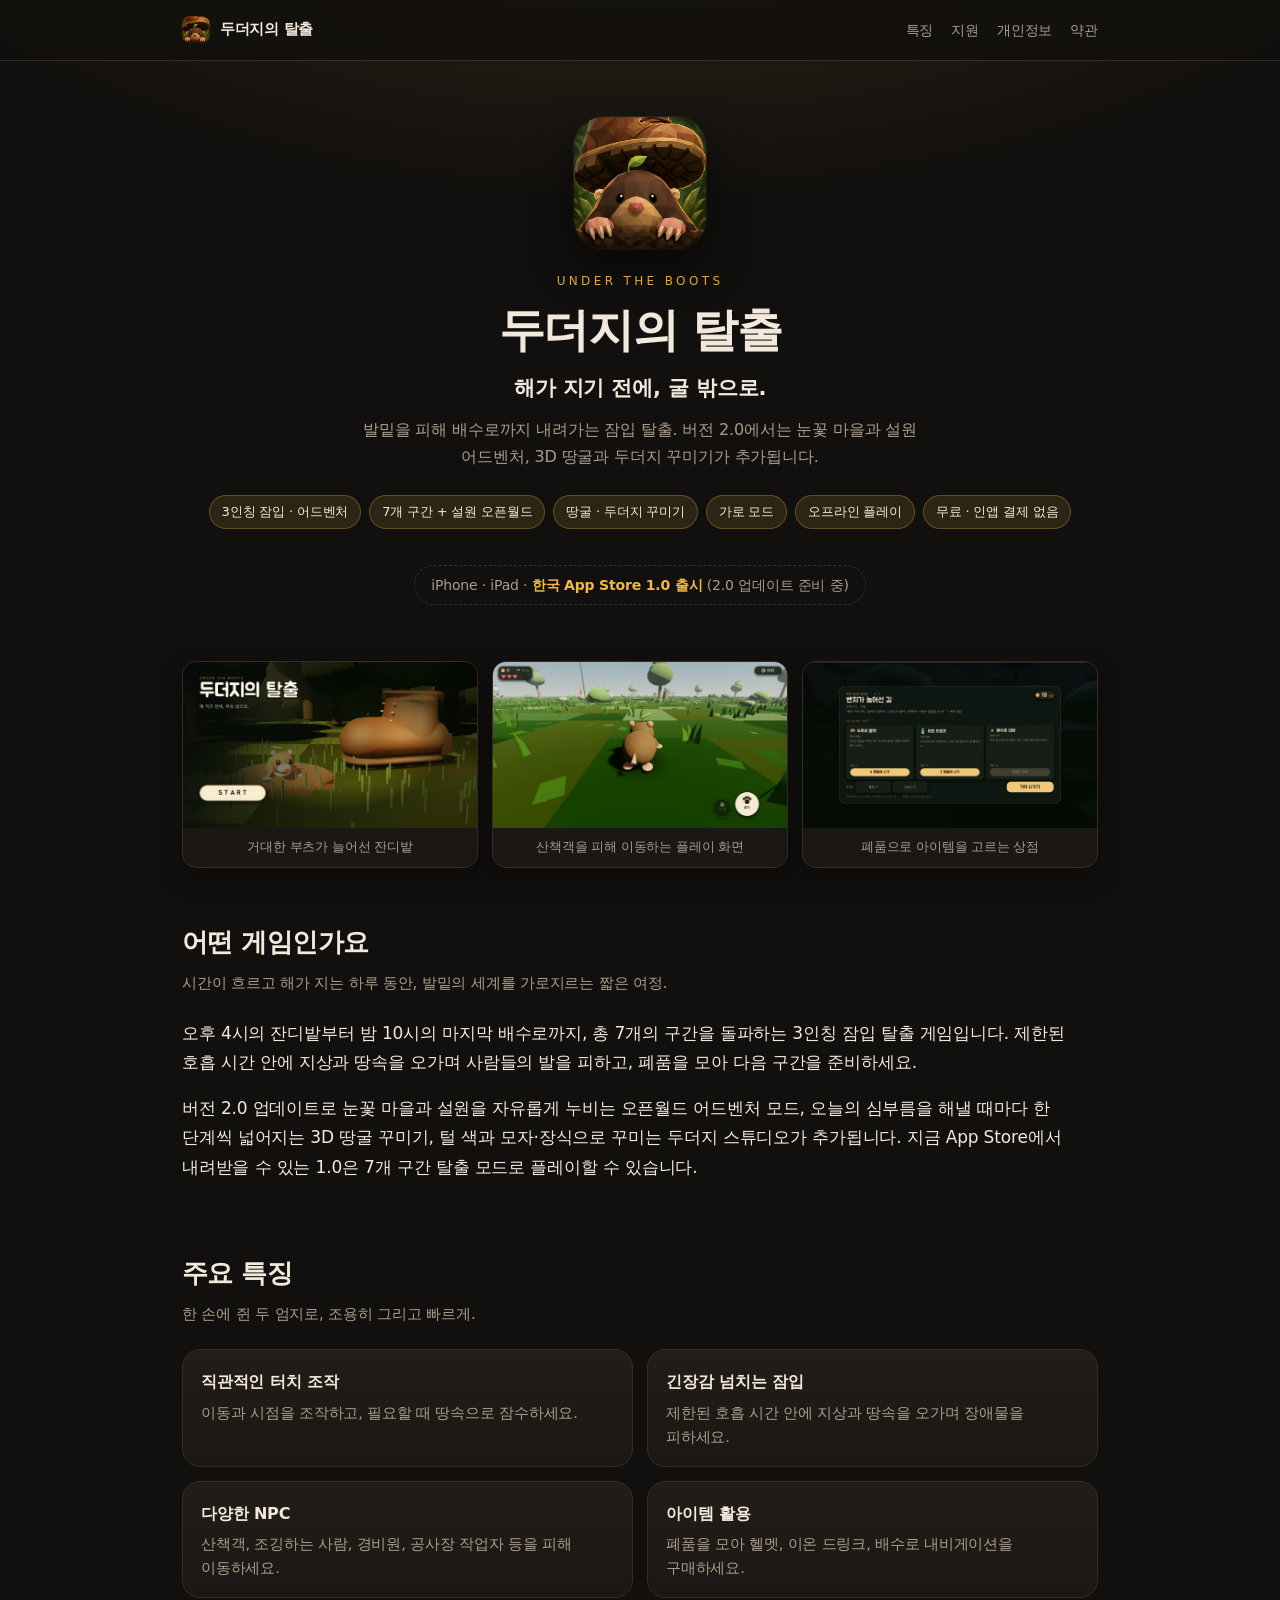
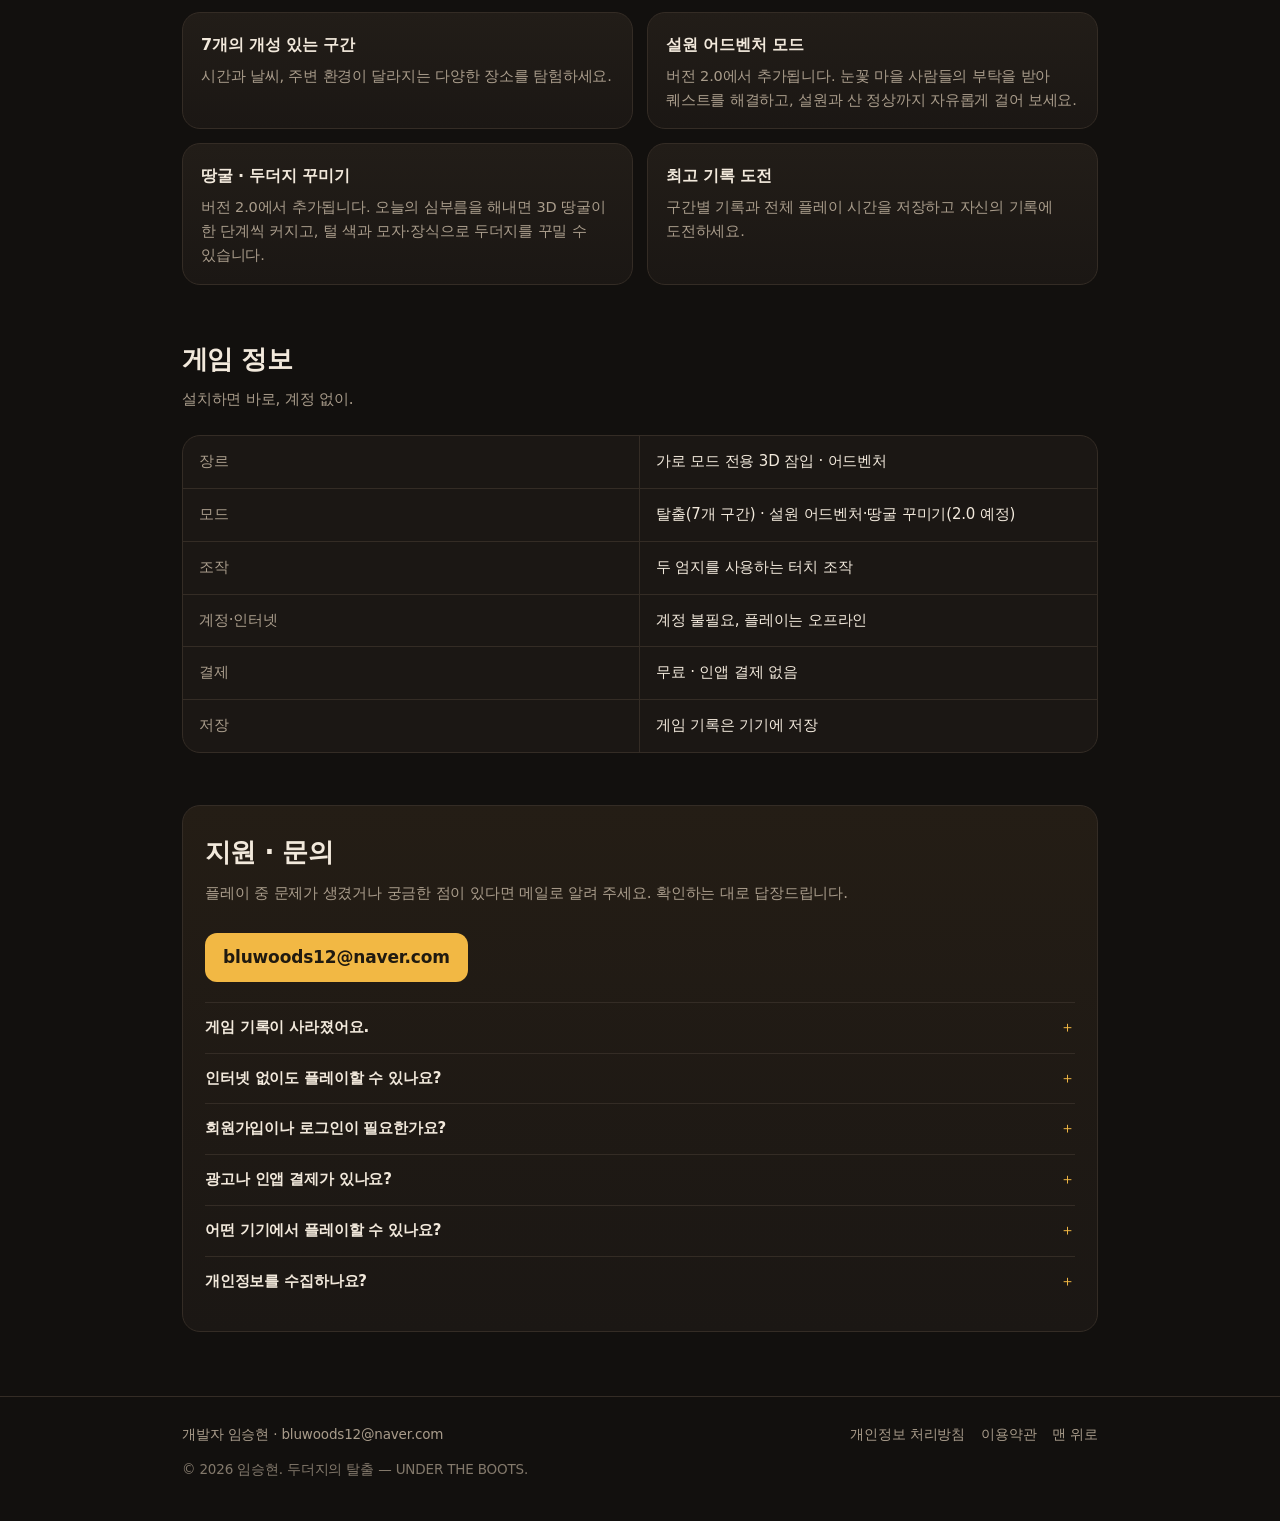
==== commit ab816ffa: "소개 페이지 히어로 문구 길이 정리" ====
--- a/index.html
+++ b/index.html
@@ -42,7 +42,7 @@
       <p class="eyebrow">Under the Boots</p>
       <h1>두더지의 탈출</h1>
       <p class="tagline">해가 지기 전에, 굴 밖으로.</p>
-      <p class="lead">사람들의 발밑을 피해 안전한 배수로까지 내려가는 잠입 탈출 게임입니다. 버전 2.0에서는 눈꽃 마을과 설원을 누비는 어드벤처, 매일의 심부름으로 키우는 3D 땅굴과 두더지 꾸미기가 추가됩니다.</p>
+      <p class="lead">발밑을 피해 배수로까지 내려가는 잠입 탈출. 버전 2.0에서는 눈꽃 마을과 설원 어드벤처, 3D 땅굴과 두더지 꾸미기가 추가됩니다.</p>
       <ul class="badges">
         <li>3인칭 잠입 · 어드벤처</li>
         <li>7개 구간 + 설원 오픈월드</li>
